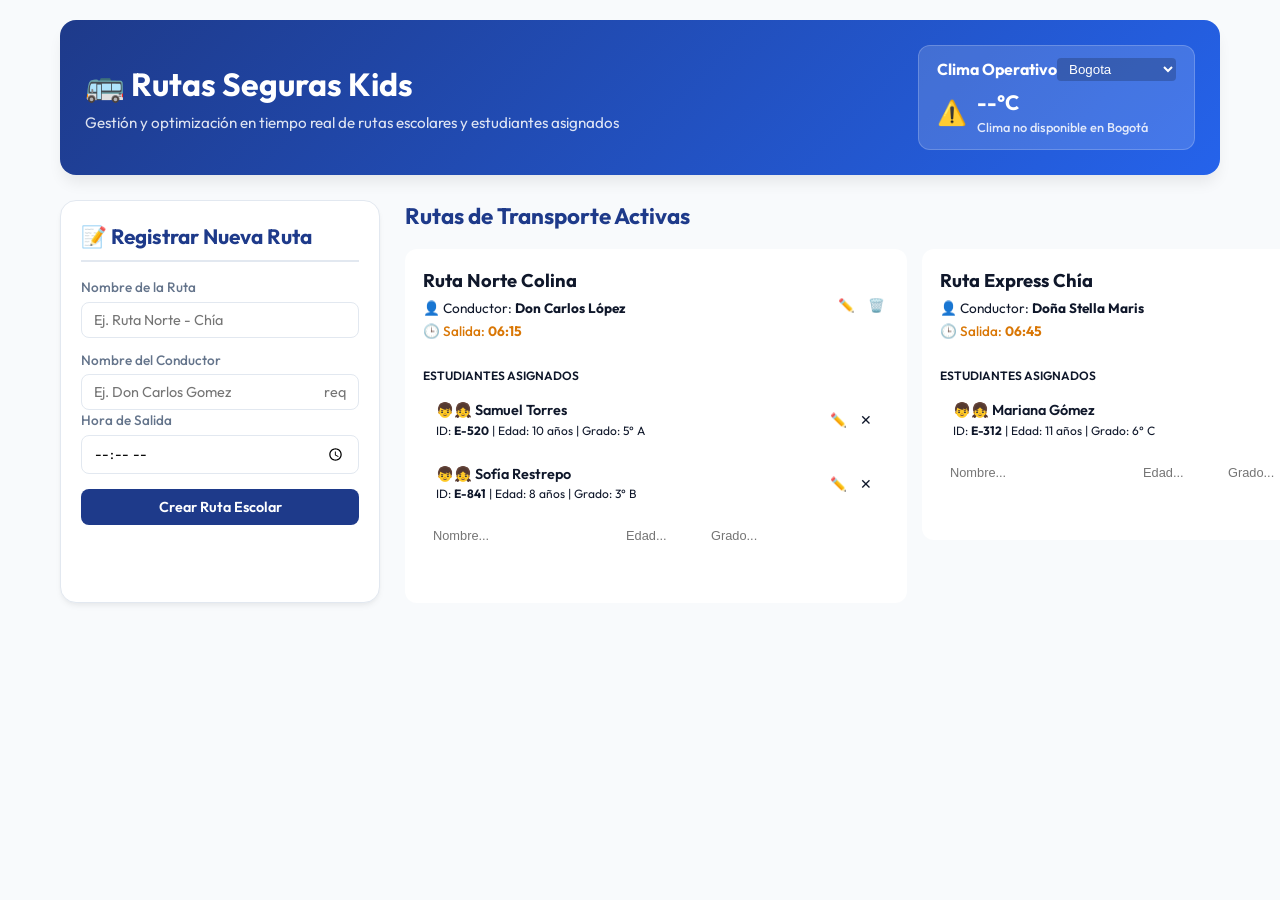
==== index.html @ fea87263 "feat: sistema escolar unificado de rutas y estudiantes" ====
<!DOCTYPE html>
<html lang="es">
<head>
    <meta charset="UTF-8">
    <meta name="viewport" content="width=device-width, initial-scale=1.0">
    <title>Rutas Seguras Kids - Panel de Control Escolar</title>
    <meta name="description" content="Sistema para la gestión de rutas escolares y asignación de estudiantes de Rutas Seguras Kids.">
    <link rel="stylesheet" href="css/styles.css">
</head>
<body>

    <div class="app-container">
        <header>
            <div class="header-title-area">
                <h1>🚌 Rutas Seguras Kids</h1>
                <p>Gestión y optimización en tiempo real de rutas escolares y estudiantes asignados</p>
            </div>
            
            <div class="weather-widget" id="weather-widget-container">
                <div class="weather-header">
                    <h3>Clima Operativo</h3>
                    <select id="weather-city-select" class="weather-select" aria-label="Seleccionar ciudad">
                        <option value="bogota" selected>Bogota</option>
                        <option value="medellin">Medellin</option>
                        <option value="cali">Cali</option>
                        <option value="barranquilla">Barranquilla</option>
                        <option value="bucaramanga">Bucaramanga</option>
                    </select>
                </div>
                <div class="weather-info" id="weather-info-box">
                    <span class="weather-loading" id="weather-loading-text">Cargando clima operativo...</span>
                </div>
            </div>
        </header>

        <main class="main-content">
            
            <section class="panel-form" aria-labelledby="form-title">
                <h2 id="form-title">📝 Registrar Nueva Ruta</h2>
                <form id="route-form" novalidate>
                    <input type="hidden" id="route-id-input" value="">
                    
                    <div class="form-group">
                        <label for="route-name">Nombre de la Ruta</label>
                        <input type="text" 
                               id="route-name" 
                               class="form-control" 
                               placeholder="Ej. Ruta Norte - Chía" 
                               required>
                    </div>

                    <div class="form-group">
                        <label for="route-driver">Nombre del Conductor</label>
                        <input type="text" 
                               id="route-driver" 
                               class="form-control" 
                               placeholder="Ej. Don Carlos Gomez
                               required>
                    </div>

                    <div class="form-group">
                        <label for="route-time">Hora de Salida</label>
                        <input type="time" 
                               id="route-time" 
                               class="form-control" 
                               required>
                    </div>

                    <div class="form-buttons">
                        <button type="submit" id="btn-submit-route" class="btn btn-primary btn-block">Crear Ruta Escolar</button>
                        <button type="button" id="btn-cancel-edit" class="btn btn-secondary" style="display: none;">Cancelar</button>
                    </div>
                </form>
            </section>

            <section class="routes-panel" aria-labelledby="routes-title">
                <div class="panel-header">
                    <h2 id="routes-title">Rutas de Transporte Activas</h2>
                </div>
                
                <div class="routes-grid" id="routes-grid-container">
                </div>


                <div class="empty-state" id="empty-state-view">
                    <span class="empty-state-icon">🚌</span>
                    <h3>No hay rutas creadas</h3>
                    <p>Usa el formulario de la izquierda para registrar la primera ruta escolar del dia.</p>
                </div>
            </section>

        </main>
    </div>

    <script type="module" src="js/app.js"></script>
</body>
</html>
---- css/styles.css ----
@import url('https://fonts.googleapis.com/css2?family=Outfit:wght@400;600;700&display=swap');
:root {
    --primary: #1e3a8a; --primary-hover: #172554;
    --accent: #f59e0b; --accent-hover: #d97706;
    --bg: #f8fafc; --card: #ffffff;
    --text: #0f172a; --muted: #64748b;
    --danger: #ef4444; --border: #e2e8f0;
    --shadow: 0 4px 6px -1px rgba(0,0,0,0.05), 0 2px 4px -1px rgba(0,0,0,0.03);
    --radius-sm: 8px; --radius-md: 12px; --radius-lg: 16px;
    --transition: all 0.2s ease;
}
* { margin: 0; padding: 0; box-sizing: border-box; }
body { font-family: 'Outfit', sans-serif; background: var(--bg); color: var(--text); line-height: 1.5; }
.app-container { max-width: 1200px; margin: 0 auto; padding: 20px; }


header {
    background: linear-gradient(135deg, var(--primary), #2563eb); color: white;
    padding: 25px; border-radius: var(--radius-lg); margin-bottom: 25px;
    box-shadow: 0 10px 15px -3px rgba(0,0,0,0.08); display: flex; flex-direction: column; gap: 15px;
}
.header-title-area h1 { font-size: 2rem; font-weight: 700; }
.header-title-area p { color: rgba(255,255,255,0.85); font-size: 0.95rem; margin-top: 4px; }
.weather-widget {
    background: rgba(255,255,255,0.15); border-radius: var(--radius-md); padding: 12px 18px;
    border: 1px solid rgba(255,255,255,0.2); display: flex; flex-direction: column; gap: 5px; min-width: 230px;
}
.weather-header { display: flex; justify-content: space-between; align-items: center; font-size: 0.85rem; }
.weather-select { background: rgba(0,0,0,0.2); color: white; border: none; padding: 3px 8px; border-radius: 4px; cursor: pointer; outline: none; }
.weather-select option { background: var(--primary-hover); }
.weather-info { display: flex; align-items: center; gap: 10px; font-weight: 500; }
.weather-temp { font-size: 1.3rem; font-weight: 700; }


.main-content { display: grid; grid-template-columns: 1fr; gap: 25px; }


.panel-form { background: var(--card); border-radius: var(--radius-lg); padding: 20px; border: 1px solid var(--border); box-shadow: var(--shadow); }
.panel-form h2 { font-size: 1.3rem; color: var(--primary); margin-bottom: 15px; padding-bottom: 8px; border-bottom: 2px solid var(--border); }
.form-group { margin-bottom: 12px; }
.form-group label { display: block; font-size: 0.85rem; font-weight: 500; color: var(--muted); margin-bottom: 4px; }
.form-control { width: 100%; padding: 8px 12px; border-radius: var(--radius-sm); border: 1.5px solid var(--border); font-family: inherit; font-size: 0.9rem; outline: none; transition: var(--transition); }
.form-control:focus { border-color: var(--primary); box-shadow: 0 0 0 3px rgba(30,58,138,0.15); }


.btn { display: inline-flex; align-items: center; justify-content: center; gap: 8px; padding: 9px 15px; border-radius: var(--radius-sm); font-weight: 600; font-size: 0.9rem; border: none; cursor: pointer; transition: var(--transition); font-family: inherit; }
.btn:active { transform: scale(0.97); }
.btn-primary { background: var(--primary); color: white; }
.btn-primary:hover { background: var(--primary-hover); }
.btn-accent { background: var(--accent); color: white; }
.btn-accent:hover { background: var(--accent-hover); }
.btn-secondary { background: var(--border); color: var(--muted); }
.btn-secondary:hover { background: #cbd5e1; color: var(--text); }
.btn-block { width: 100%; }
.form-buttons { display: flex; gap: 8px; margin-top: 15px; }


.routes-panel { display: flex; flex-direction: column; gap: 15px; }
.panel-header h2 { font-size: 1.4rem; font-weight: 700; color: var(--primary); }
.routes-grid { display: grid; grid-template-columns: 1fr; gap: 15px; }
.empty-state { background: var(--card); border: 2px dashed var(--border); border-radius: var(--radius-lg); padding: 40px 20px; text-align: center; color: var(--muted); }
.empty-state-icon { font-size: 2.5rem; margin-bottom: 10px; display: block; }
.error-border { border-color: var(--danger) !important; }

@media (max-width: 576px) {
    header { padding: 18px; }
    .weather-widget { min-width: 100%; }
}
@media (min-width: 768px) {
    header { flex-direction: row; justify-content: space-between; align-items: center; }
    .header-title-area { max-width: 60%; }
}
@media (min-width: 1024px) {
    .main-content { grid-template-columns: 320px 1fr; }
    .routes-grid { grid-template-columns: repeat(2, 1fr); }
}
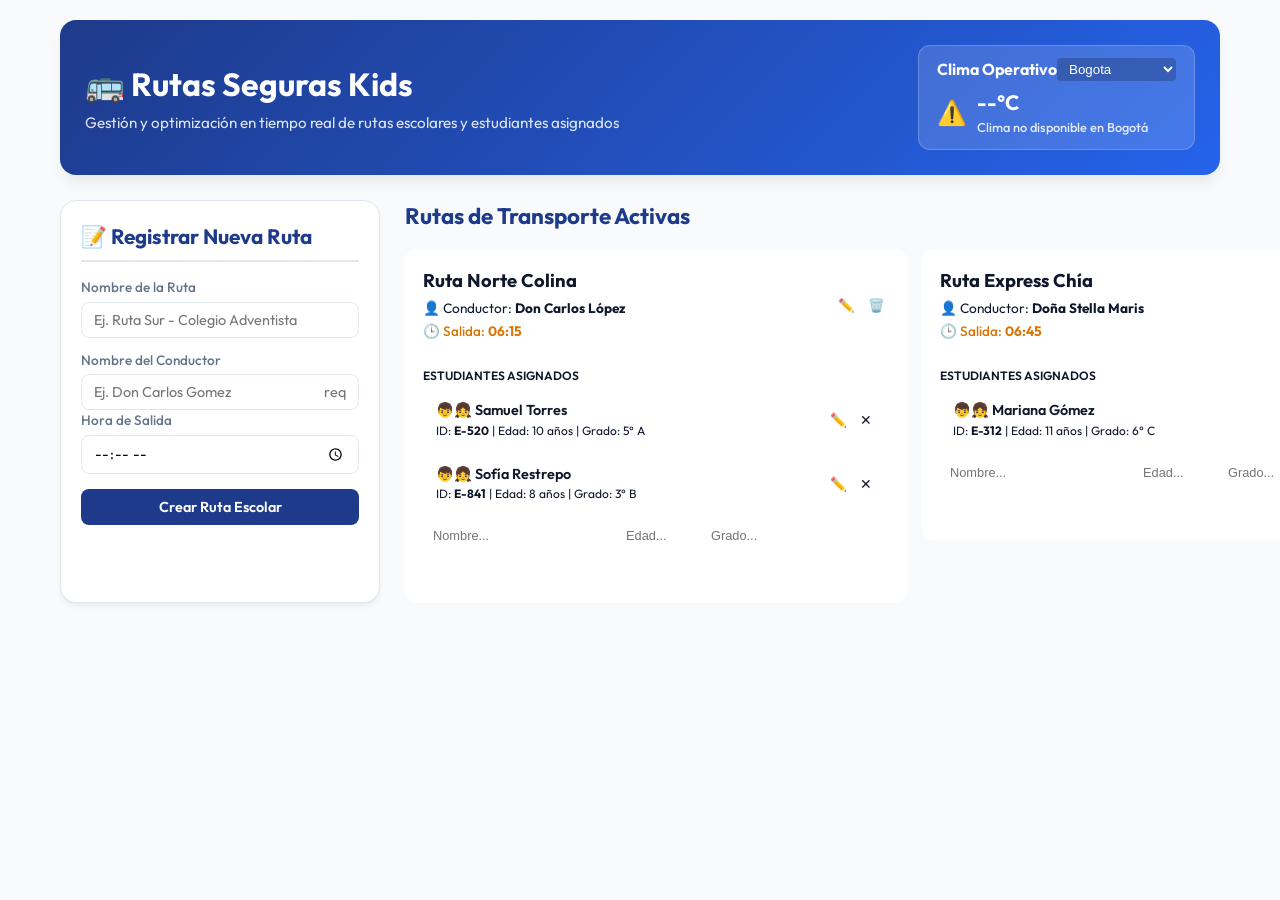
==== commit 4d208420: "Ruta" ====
--- a/index.html
+++ b/index.html
@@ -45,7 +45,7 @@
                         <input type="text" 
                                id="route-name" 
                                class="form-control" 
-                               placeholder="Ej. Ruta Norte - Chía" 
+                               placeholder="Ej. Ruta Sur - Colegio Adventista" 
                                required>
                     </div>
 
